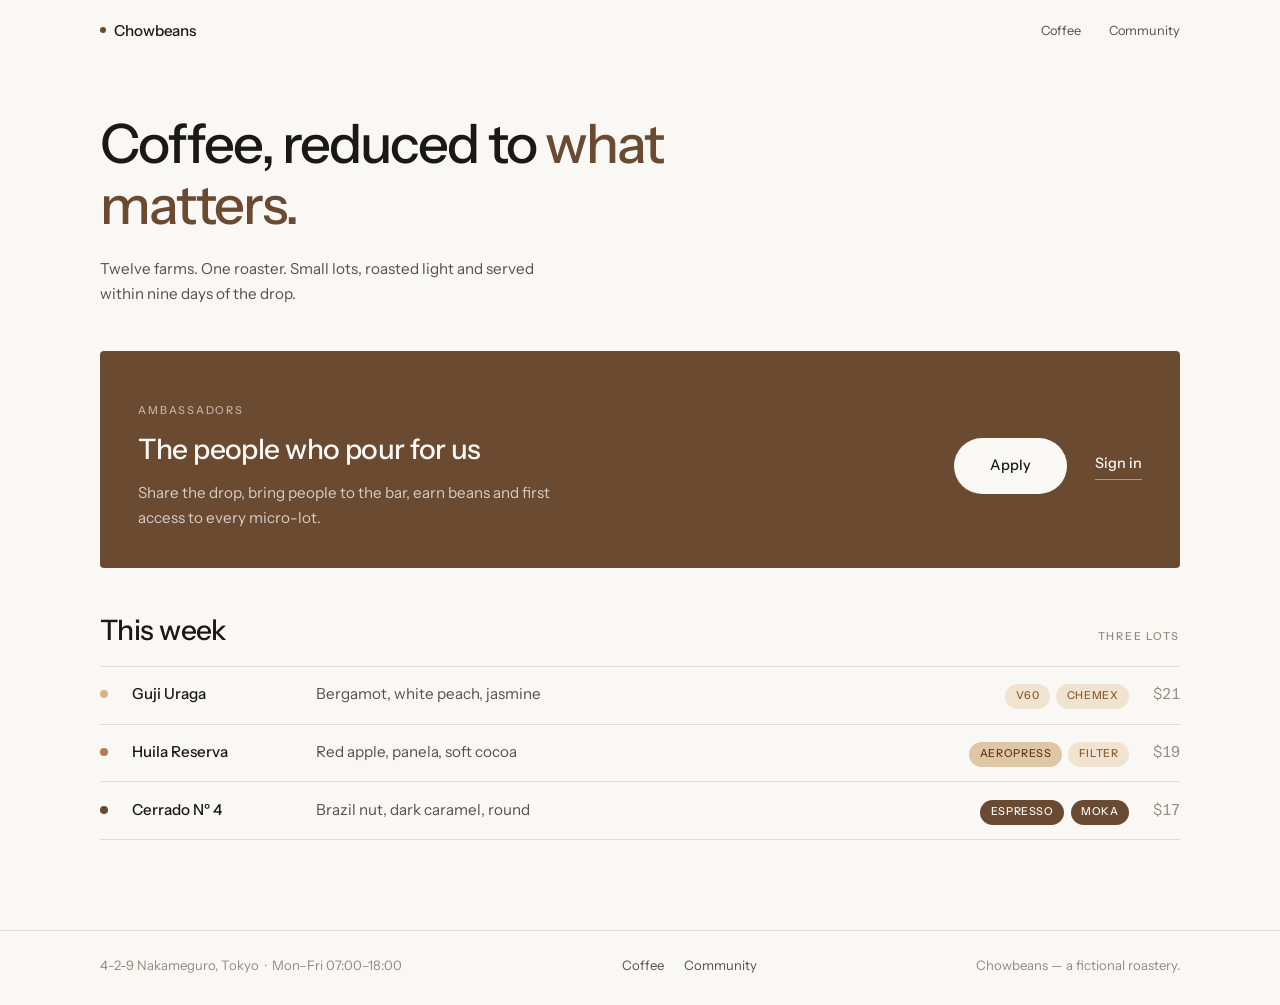
==== index.html @ 102e8939 "Chowbeans landing page with SocialLadder integration Static two-page site: a minimal roastery landin" ====
<!DOCTYPE html>
<html lang="en">
<head>
<meta charset="utf-8">
<meta name="viewport" content="width=device-width, initial-scale=1">
<title>Chowbeans</title>
<meta name="description" content="Chowbeans — a small-batch roastery. Single origin coffee, served within nine days of the roast.">
<link rel="icon" href="data:image/svg+xml,<svg xmlns='http://www.w3.org/2000/svg' viewBox='0 0 32 32'><circle cx='16' cy='16' r='7' fill='%236B4A32'/></svg>">
<link rel="preconnect" href="https://fonts.googleapis.com">
<link rel="preconnect" href="https://fonts.gstatic.com" crossorigin>
<link href="https://fonts.googleapis.com/css2?family=Instrument+Sans:wght@400;500;600&display=swap" rel="stylesheet">
<link rel="stylesheet" href="assets/css/style.css">
</head>
<body>

<a class="skip" href="#main">Skip to content</a>

<header class="site-header" id="header">
  <div class="shell header-inner">
    <a class="wordmark" href="index.html"><i aria-hidden="true"></i>Chowbeans</a>
    <nav class="nav" aria-label="Primary">
      <a href="#beans">Coffee</a>
      <a href="community.html">Community</a>
    </nav>
  </div>
</header>

<main id="main">

  <section class="hero shell">
    <h1 data-reveal style="--i:0">Coffee, reduced to <span>what matters.</span></h1>
    <p data-reveal style="--i:1">
      Twelve farms. One roaster. Small lots, roasted light and served
      within nine days of the drop.
    </p>
  </section>

  <section class="shell">
    <div class="community" data-reveal>
      <div>
        <p class="label">Ambassadors</p>
        <h2 class="h2">The people who pour for us</h2>
        <p>
          Share the drop, bring people to the bar, earn beans and first
          access to every micro-lot.
        </p>
      </div>
      <p class="community-actions">
        <a class="btn" href="community.html">Apply</a>
        <a class="link" href="community.html?view=login">Sign in</a>
      </p>
    </div>
  </section>

  <section class="section shell" id="beans">
    <div class="section-head" data-reveal>
      <h2 class="h2">This week</h2>
      <p class="label">Three lots</p>
    </div>
    <ul class="beans">
      <li data-reveal style="--i:0; --roast:#D9B48F">
        <span class="dot" aria-hidden="true"></span>
        <h3>Guji Uraga</h3>
        <p class="notes">Bergamot, white peach, jasmine</p>
        <ul class="tags" aria-label="Suggested methods">
          <li class="tag--pour">V60</li><li class="tag--pour">Chemex</li>
        </ul>
        <p class="price">$21</p>
      </li>
      <li data-reveal style="--i:1; --roast:#B5794C">
        <span class="dot" aria-hidden="true"></span>
        <h3>Huila Reserva</h3>
        <p class="notes">Red apple, panela, soft cocoa</p>
        <ul class="tags" aria-label="Suggested methods">
          <li class="tag--immersion">Aeropress</li><li class="tag--pour">Filter</li>
        </ul>
        <p class="price">$19</p>
      </li>
      <li data-reveal style="--i:2; --roast:#6B4A32">
        <span class="dot" aria-hidden="true"></span>
        <h3>Cerrado N&ordm; 4</h3>
        <p class="notes">Brazil nut, dark caramel, round</p>
        <ul class="tags" aria-label="Suggested methods">
          <li class="tag--pressure">Espresso</li><li class="tag--pressure">Moka</li>
        </ul>
        <p class="price">$17</p>
      </li>
    </ul>
  </section>

</main>

<footer class="site-footer">
  <div class="shell footer-inner">
    <p>4-2-9 Nakameguro, Tokyo &nbsp;&middot;&nbsp; Mon&ndash;Fri 07:00&ndash;18:00</p>
    <nav class="nav" aria-label="Footer">
      <a href="#beans">Coffee</a>
      <a href="community.html">Community</a>
    </nav>
    <p>Chowbeans &mdash; a fictional roastery.</p>
  </div>
</footer>

<script src="assets/js/main.js"></script>
</body>
</html>
---- assets/css/style.css ----
/* ============================================================
   Chowbeans — minimal.
   One typeface, one accent, hairlines and space.
   ============================================================ */

:root {
  --paper:     #FAF8F4;
  --paper-2:   #F2EDE6;
  --ink:       #1B1917;
  --ink-soft:  #55504A;
  --ink-faint: #918A80;
  --bean:      #6B4A32;
  --line:      #E3DCD1;

  --shell: min(1080px, 100% - 3rem);
  --ease:  cubic-bezier(.22, .61, .36, 1);
  --font:  'Instrument Sans', 'Helvetica Neue', Helvetica, sans-serif;
}

*, *::before, *::after { box-sizing: border-box; }

html { -webkit-text-size-adjust: 100%; scroll-behavior: smooth; }
@media (prefers-reduced-motion: reduce) { html { scroll-behavior: auto; } }

body {
  margin: 0;
  background: var(--paper);
  color: var(--ink);
  font-family: var(--font);
  font-size: .95rem;
  font-weight: 400;
  line-height: 1.65;
  -webkit-font-smoothing: antialiased;
}

h1, h2, h3 { margin: 0; font-weight: 500; }
p { margin: 0; }
ul { margin: 0; padding: 0; list-style: none; }
a { color: inherit; text-decoration: none; }

::selection { background: var(--bean); color: var(--paper); }
:focus-visible { outline: 1.5px solid var(--bean); outline-offset: 4px; }

.skip { position: absolute; left: -9999px; }
.skip:focus {
  left: 1rem; top: 1rem; z-index: 200;
  padding: .6rem 1rem;
  background: var(--ink); color: var(--paper);
}

.shell { width: var(--shell); margin-inline: auto; }

/* ── Type helpers ─────────────────────────────────────── */

.label {
  font-size: .68rem;
  font-weight: 500;
  letter-spacing: .16em;
  text-transform: uppercase;
  color: var(--ink-faint);
}

.h2 {
  font-size: clamp(1.35rem, 1.2rem + .7vw, 1.85rem);
  font-weight: 500;
  letter-spacing: -.02em;
  line-height: 1.25;
}

.link {
  display: inline-block;
  padding-bottom: .2rem;
  border-bottom: 1px solid var(--ink);
  font-size: .85rem;
  transition: color .3s var(--ease), border-color .3s var(--ease);
}
.link:hover { color: var(--bean); border-color: var(--bean); }

/* ── Header ───────────────────────────────────────────── */

.site-header {
  position: sticky;
  top: 0;
  z-index: 100;
  background: color-mix(in srgb, var(--paper) 88%, transparent);
  backdrop-filter: blur(10px);
  transition: box-shadow .3s var(--ease);
}
.site-header.is-scrolled { box-shadow: 0 1px 0 var(--line); }

.header-inner {
  display: flex;
  align-items: center;
  justify-content: space-between;
  gap: 1.5rem;
  padding-block: 1.1rem;
}

.wordmark {
  display: inline-flex;
  align-items: center;
  gap: .5rem;
  font-size: .95rem;
  font-weight: 500;
  letter-spacing: -.01em;
}
.wordmark i {
  width: .4rem; height: .4rem;
  border-radius: 50%;
  background: var(--bean);
}

.nav { display: flex; gap: 1.75rem; }
.nav a {
  font-size: .8rem;
  color: var(--ink-soft);
  transition: color .25s var(--ease);
}
.nav a:hover, .nav a[aria-current='page'] { color: var(--ink); }

/* ── Hero ─────────────────────────────────────────────── */

.hero { padding-block: clamp(2.25rem, 6vh, 3.75rem) clamp(2rem, 5vh, 3rem); }

.hero h1 {
  max-width: 16ch;
  font-size: clamp(2rem, 1.3rem + 3vw, 3.4rem);
  font-weight: 500;
  line-height: 1.12;
  letter-spacing: -.035em;
}
.hero h1 span { color: var(--bean); }

.hero p {
  margin-top: 1.25rem;
  max-width: 44ch;
  color: var(--ink-soft);
}

/* ── Sections ─────────────────────────────────────────── */

.section { padding-block: clamp(2.25rem, 5vh, 3.25rem); }

.section-head {
  display: flex;
  align-items: baseline;
  justify-content: space-between;
  gap: 1.5rem;
  padding-bottom: 1.1rem;
  border-bottom: 1px solid var(--line);
}

/* Beans — text rows, colour only as a small dot. */
.beans > li {
  display: grid;
  grid-template-columns: auto minmax(0, 10rem) minmax(0, 1fr) auto auto;
  align-items: baseline;
  gap: 1.5rem;
  padding-block: .9rem;
  border-bottom: 1px solid var(--line);
}

/* Suggested brew methods, sitting in the slack between notes and price.
   Tone tracks how the method extracts — pour-over pale, immersion mid,
   pressure dark — so the tags read apart at a glance. */
.tags { display: flex; gap: .4rem; }
.tags li {
  padding: .2rem .65rem .25rem;
  border-radius: 999px;
  font-size: .68rem;
  font-weight: 500;
  letter-spacing: .06em;
  text-transform: uppercase;
  white-space: nowrap;
}
.tag--pour     { background: #F0E3D0; color: #8A5C31; }
.tag--immersion { background: #E0C6A4; color: #5C3B1E; }
.tag--pressure { background: #6B4A32; color: #FAF8F4; }
.beans .dot {
  width: .5rem; height: .5rem;
  border-radius: 50%;
  background: var(--roast);
  transform: translateY(-1px);
}
.beans h3 { font-size: .95rem; font-weight: 500; }
.beans .notes { color: var(--ink-soft); }
.beans .price { color: var(--ink-faint); font-variant-numeric: tabular-nums; }

/* ── Community ────────────────────────────────────────── */

/* The reason the site exists — held to the content column, high on the page. */
.community {
  display: flex;
  align-items: center;
  justify-content: space-between;
  gap: 2.5rem;
  flex-wrap: wrap;
  padding: clamp(1.75rem, 3vw, 2.5rem);
  background: var(--bean);
  color: var(--paper);
  border-radius: 4px;
}
.community .label { color: rgba(250, 248, 244, .6); margin-bottom: .8rem; }
.community h2 { max-width: 22ch; }
.community p {
  margin-top: .75rem;
  max-width: 44ch;
  color: rgba(250, 248, 244, .75);
}
.community .btn { background: var(--paper); color: var(--ink); }
.community .btn:hover { background: var(--paper-2); }
.community .link {
  color: var(--paper);
  border-color: rgba(250, 248, 244, .45);
  font-size: .9rem;
  font-weight: 500;
}
.community .link:hover { color: var(--paper); border-color: var(--paper); }

.community-actions {
  display: flex;
  align-items: center;
  gap: 1.75rem;
  flex-shrink: 0;
}

.btn {
  display: inline-block;
  padding: 1rem 2.25rem;
  border-radius: 999px;
  background: var(--ink);
  color: var(--paper);
  font-size: .9rem;
  font-weight: 500;
  white-space: nowrap;
  transition: background .3s var(--ease);
}
.btn:hover { background: var(--bean); }

/* ── Footer ───────────────────────────────────────────── */

.site-footer {
  margin-top: clamp(2rem, 5vh, 3rem);
  padding-block: 1.5rem 1.75rem;
  border-top: 1px solid var(--line);
}
.footer-inner {
  display: flex;
  justify-content: space-between;
  gap: 2rem 3rem;
  flex-wrap: wrap;
}
.footer-inner p { color: var(--ink-faint); font-size: .82rem; }
.footer-inner .nav { gap: 1.25rem; }
.footer-inner .nav a { font-size: .82rem; }

/* ── Community page ───────────────────────────────────── */

.page-hero { padding-block: clamp(3.5rem, 10vh, 5.5rem) clamp(2rem, 5vh, 3rem); }
.page-hero h1 {
  margin-top: .9rem;
  max-width: 18ch;
  font-size: clamp(1.75rem, 1.3rem + 2vw, 2.6rem);
  font-weight: 500;
  line-height: 1.15;
  letter-spacing: -.03em;
}
.page-hero p { margin-top: 1.25rem; max-width: 46ch; color: var(--ink-soft); }

/* Tabs and widget centre as one column, independent of the left-aligned copy. */
.widget {
  display: flex;
  flex-direction: column;
  align-items: center;
  padding-bottom: clamp(4rem, 10vh, 6rem);
}
.widget .panel { width: 100%; }

/* Segmented control — the selected side is a filled pill, not a hairline. */
.tabs {
  display: inline-flex;
  gap: .25rem;
  padding: .25rem;
  margin-bottom: clamp(1.75rem, 4vh, 2.5rem);
  background: var(--paper-2);
  border-radius: 999px;
}
.tabs button {
  padding: .55rem 1.5rem;
  border: 0;
  border-radius: 999px;
  background: none;
  font: inherit;
  font-size: .85rem;
  color: var(--ink-soft);
  cursor: pointer;
  transition: background .25s var(--ease), color .25s var(--ease);
}
.tabs button:hover { color: var(--ink); }
.tabs button[aria-selected='true'] {
  background: var(--bean);
  color: var(--paper);
}

.panel { position: relative; min-height: 780px; }
.panel[hidden] { display: none; }

/* Apply mounts a fixed 600x750 iframe; sign-in mounts a fluid dashboard that
   would otherwise run the full width of the window. Cap and centre both so
   the two tabs read as the same surface. */
.panel--narrow #slWebAppWidget {
  position: relative;
  z-index: 2;
  display: flex;
  justify-content: center;
}
#slWebAppWidget iframe { display: block; border: 0; max-width: 100%; }
#slWebFrame {
  position: relative;
  z-index: 2;
  width: 100%;
  max-width: 760px;
  margin-inline: auto;
}

.widget-loading {
  position: absolute;
  inset: 0 0 auto;
  z-index: 1;
  display: flex;
  align-items: center;
  justify-content: center;
  gap: .75rem;
  padding-block: 4rem;
}
.widget-loading[hidden] { display: none; }
.widget-loading i {
  width: .5rem; height: .5rem;
  border-radius: 50%;
  background: var(--bean);
  animation: pulse 1.6s ease-in-out infinite;
}
@keyframes pulse {
  0%, 100% { opacity: .25; transform: scale(.8); }
  50%      { opacity: 1;   transform: scale(1); }
}
@media (prefers-reduced-motion: reduce) { .widget-loading i { animation: none; } }

/* ── Reveal (single, quiet fade) ──────────────────────── */

.reveal-ready [data-reveal] {
  opacity: 0;
  transform: translateY(10px);
  transition:
    opacity .7s var(--ease) calc(var(--i, 0) * 70ms),
    transform .7s var(--ease) calc(var(--i, 0) * 70ms);
}
.reveal-ready [data-reveal].is-in { opacity: 1; transform: none; }

/* ── Responsive ───────────────────────────────────────── */

@media (max-width: 720px) {
  :root { --shell: min(1080px, 100% - 2.5rem); }

  .beans > li {
    grid-template-columns: auto minmax(0, 1fr) auto;
    row-gap: .5rem;
  }
  .beans .notes,
  .tags { grid-column: 2 / -1; }

  .community { flex-direction: column; align-items: flex-start; }

  .panel { min-height: 980px; }
}
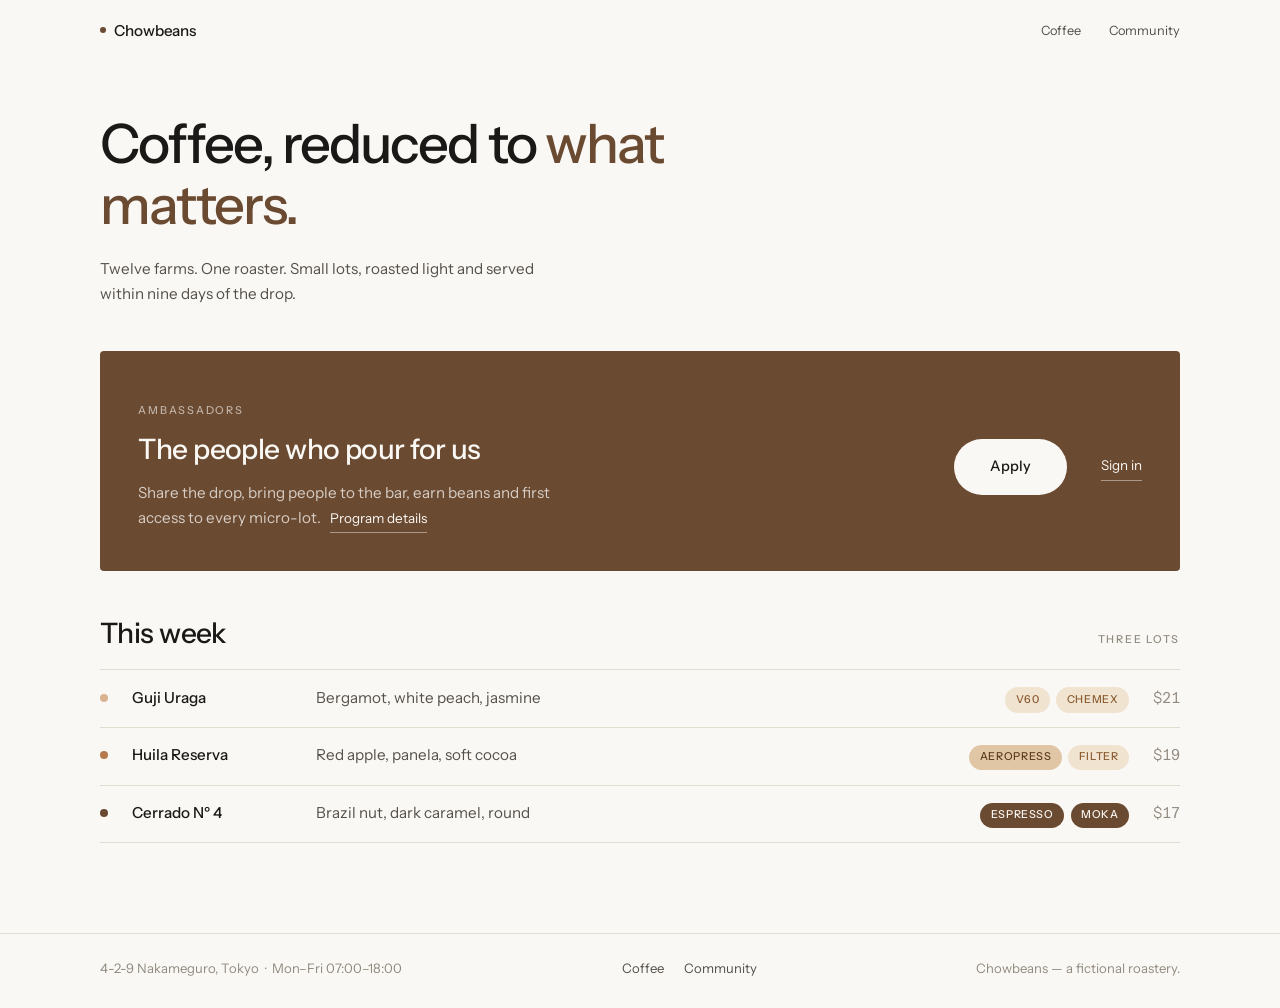
==== commit fe4ea6b3: "Add the ambassador program details page community/program-details.html covers what you get, how bean" ====
--- a/index.html
+++ b/index.html
@@ -43,6 +43,7 @@
         <p>
           Share the drop, bring people to the bar, earn beans and first
           access to every micro-lot.
+          <a class="link" href="community/program-details.html">Program details</a>
         </p>
       </div>
       <p class="community-actions">
--- a/assets/css/style.css
+++ b/assets/css/style.css
@@ -18,6 +18,10 @@
 }
 
 *, *::before, *::after { box-sizing: border-box; }
+
+/* Any explicit `display` beats the UA's [hidden] rule, so state it outright —
+   several things here are hidden from JS and also carry a display. */
+[hidden] { display: none !important; }
 
 html { -webkit-text-size-adjust: 100%; scroll-behavior: smooth; }
 @media (prefers-reduced-motion: reduce) { html { scroll-behavior: auto; } }
@@ -186,6 +190,33 @@
 .beans .notes { color: var(--ink-soft); }
 .beans .price { color: var(--ink-faint); font-variant-numeric: tabular-nums; }
 
+/* Program details — plain columns and hairline rows. */
+.cols {
+  display: grid;
+  grid-template-columns: repeat(auto-fit, minmax(13rem, 1fr));
+  gap: 1.75rem 2rem;
+  margin-top: 1.5rem;
+}
+.cols h3 { font-size: .95rem; font-weight: 500; margin-bottom: .35rem; }
+.cols p { color: var(--ink-soft); max-width: 34ch; }
+
+.rows { margin-top: .25rem; }
+.rows li {
+  display: flex;
+  align-items: baseline;
+  justify-content: space-between;
+  gap: 1.5rem;
+  padding-block: .8rem;
+  border-bottom: 1px solid var(--line);
+}
+.rows .value {
+  color: var(--ink-faint);
+  white-space: nowrap;
+  font-variant-numeric: tabular-nums;
+}
+
+.section-head--tight { margin-top: 2.75rem; }
+
 /* ── Community ────────────────────────────────────────── */
 
 /* The reason the site exists — held to the content column, high on the page. */
@@ -209,6 +240,11 @@
 }
 .community .btn { background: var(--paper); color: var(--ink); }
 .community .btn:hover { background: var(--paper-2); }
+.community p .link {
+  margin-left: .35rem;
+  font-size: .84rem;
+  font-weight: 400;
+}
 .community .link {
   color: var(--paper);
   border-color: rgba(250, 248, 244, .45);
@@ -267,14 +303,101 @@
 }
 .page-hero p { margin-top: 1.25rem; max-width: 46ch; color: var(--ink-soft); }
 
-/* Tabs and widget centre as one column, independent of the left-aligned copy. */
-.widget {
+.widget { padding-bottom: clamp(4rem, 10vh, 6rem); }
+
+.widget-layout {
+  display: grid;
+  grid-template-columns: minmax(0, 1fr) 15rem;
+  gap: clamp(2rem, 4vw, 3.5rem);
+  align-items: start;
+}
+/* No rule matched this view — give the column back to the widget. */
+.widget-layout--norail { grid-template-columns: minmax(0, 1fr); }
+
+/* Tabs centre over the widget, independent of the left-aligned copy. */
+.widget-main {
   display: flex;
   flex-direction: column;
   align-items: center;
-  padding-bottom: clamp(4rem, 10vh, 6rem);
-}
-.widget .panel { width: 100%; }
+  min-width: 0;
+}
+.widget-main .panel { width: 100%; }
+
+/* ── Context rail ─────────────────────────────────────── */
+
+.rail {
+  position: sticky;
+  top: 5rem;
+  display: grid;
+  gap: 1.25rem;
+}
+.rail-block { padding-top: .9rem; border-top: 1px solid var(--line); }
+
+/* Training material earns a tint — it appears only for the open challenge. */
+.rail-block--accent {
+  padding: .9rem 1rem 1rem;
+  border-top: 0;
+  background: var(--paper-2);
+  border-radius: 4px;
+}
+.rail-block--accent .label { color: var(--bean); }
+.rail-block .label { margin-bottom: .55rem; }
+.rail h3 {
+  font-size: .95rem;
+  font-weight: 500;
+  margin-bottom: .3rem;
+}
+.rail p { font-size: .84rem; line-height: 1.55; color: var(--ink-soft); }
+
+.rail-steps {
+  counter-reset: step;
+  display: grid;
+  gap: .5rem;
+}
+.rail-steps li {
+  counter-increment: step;
+  display: grid;
+  grid-template-columns: 1.1rem 1fr;
+  gap: .5rem;
+  font-size: .82rem;
+  line-height: 1.5;
+  color: var(--ink-soft);
+}
+.rail-steps li::before {
+  content: counter(step);
+  color: var(--bean);
+  font-weight: 500;
+  font-variant-numeric: tabular-nums;
+}
+
+.rail-links { display: grid; gap: .3rem; }
+.rail-links a {
+  display: inline-flex;
+  align-items: baseline;
+  gap: .4rem;
+  font-size: .82rem;
+  color: var(--ink-soft);
+  transition: color .25s var(--ease);
+}
+.rail-links a::after {
+  content: '→';
+  color: var(--ink-faint);
+  transition: transform .25s var(--ease), color .25s var(--ease);
+}
+.rail-links a:hover { color: var(--bean); }
+.rail-links a:hover::after { color: var(--bean); transform: translateX(.15rem); }
+
+.rail-feed li {
+  display: flex;
+  gap: .5rem;
+  padding-block: .25rem;
+  font-size: .78rem;
+  color: var(--ink-soft);
+}
+.rail-feed span {
+  color: var(--ink-faint);
+  font-variant-numeric: tabular-nums;
+}
 
 /* Segmented control — the selected side is a filled pill, not a hairline. */
 .tabs {
@@ -357,15 +480,357 @@
 }
 .reveal-ready [data-reveal].is-in { opacity: 1; transform: none; }
 
+/* ── App modal ────────────────────────────────────────── */
+
+.is-locked { overflow: hidden; }
+
+.modal {
+  position: fixed;
+  inset: 0;
+  z-index: 200;
+  display: grid;
+  place-items: center;
+  padding: 1.25rem;
+}
+.modal[hidden] { display: none; }
+
+.modal-backdrop {
+  position: absolute;
+  inset: 0;
+  background: rgba(27, 25, 23, .45);
+  backdrop-filter: blur(3px);
+  animation: fade .25s var(--ease);
+}
+
+.modal-card {
+  position: relative;
+  width: min(26rem, 100%);
+  padding: 1.75rem;
+  background: var(--paper);
+  border-radius: 6px;
+  box-shadow: 0 30px 60px -30px rgba(27, 25, 23, .5);
+  animation: rise .3s var(--ease);
+}
+.modal-card .label { margin-bottom: .6rem; }
+.modal-card h2 {
+  font-size: 1.4rem;
+  font-weight: 500;
+  letter-spacing: -.02em;
+  margin-bottom: .6rem;
+}
+.modal-card > p { font-size: .88rem; color: var(--ink-soft); }
+
+@keyframes fade { from { opacity: 0; } }
+@keyframes rise {
+  from { opacity: 0; transform: translateY(8px); }
+}
+@media (prefers-reduced-motion: reduce) {
+  .modal-backdrop, .modal-card { animation: none; }
+}
+
+.modal-close {
+  position: absolute;
+  top: .5rem;
+  right: .65rem;
+  padding: .25rem .4rem;
+  border: 0;
+  background: none;
+  color: var(--ink-faint);
+  font-size: 1.3rem;
+  line-height: 1;
+  cursor: pointer;
+}
+.modal-close:hover { color: var(--ink); }
+
+.modal-actions {
+  display: flex;
+  flex-wrap: wrap;
+  gap: .6rem;
+  margin-top: 1.5rem;
+}
+.modal-actions .btn { flex: 1; text-align: center; }
+
+.modal-plain {
+  display: block;
+  width: 100%;
+  margin-top: 1rem;
+  padding: .6rem;
+  border: 0;
+  background: none;
+  color: var(--ink-soft);
+  font: inherit;
+  font-size: .85rem;
+  text-decoration: underline;
+  text-underline-offset: 3px;
+  cursor: pointer;
+}
+.modal-plain:hover { color: var(--bean); }
+
+.modal-fine {
+  margin-top: .2rem;
+  font-size: .76rem;
+  color: var(--ink-faint);
+  text-align: center;
+}
+
+.widget-advice {
+  margin-bottom: 1rem;
+  padding: .7rem .9rem;
+  background: var(--paper-2);
+  border-radius: 4px;
+  font-size: .8rem;
+  color: var(--ink-soft);
+}
+.widget-advice a { color: var(--bean); text-decoration: underline; text-underline-offset: 2px; }
+
+/* ── Admin ────────────────────────────────────────────── */
+
+.admin { background: var(--paper); }
+.admin-main { padding-block: clamp(2rem, 5vh, 3rem) 5rem; }
+
+.admin-head {
+  display: flex;
+  align-items: flex-start;
+  justify-content: space-between;
+  gap: 2rem;
+  flex-wrap: wrap;
+  padding-bottom: 1.25rem;
+  border-bottom: 1px solid var(--line);
+}
+.admin-head .label { margin-bottom: .5rem; }
+.admin-lede { margin-top: .6rem; max-width: 60ch; font-size: .85rem; color: var(--ink-soft); }
+
+.admin-actions { display: flex; gap: .6rem; flex-wrap: wrap; }
+.btn--small { padding: .5rem 1rem; font-size: .78rem; }
+
+.admin-flash {
+  margin-top: 1rem;
+  padding: .7rem 1rem;
+  border-radius: 4px;
+  background: var(--bean);
+  color: var(--paper);
+  font-size: .82rem;
+}
+
+.admin-panel {
+  margin-top: 1.5rem;
+  padding: 1.1rem 1.25rem 1.25rem;
+  background: var(--paper-2);
+  border-radius: 4px;
+}
+.admin-hint { margin-top: .4rem; font-size: .78rem; color: var(--ink-faint); }
+.admin-hint code {
+  font-family: ui-monospace, SFMono-Regular, Menlo, monospace;
+  font-size: .92em;
+}
+
+.admin-grid {
+  display: grid;
+  grid-template-columns: minmax(0, 1fr) 22rem;
+  gap: 2rem;
+  align-items: start;
+  margin-top: 2rem;
+}
+.admin-side { position: sticky; top: 5rem; }
+.admin-side .admin-panel:first-child { margin-top: 0; }
+
+.admin-bar {
+  display: flex;
+  align-items: center;
+  justify-content: space-between;
+  gap: 1rem;
+  flex-wrap: wrap;
+  margin-block: 1.25rem .75rem;
+}
+
+.admin-views {
+  display: flex;
+  flex-wrap: wrap;
+  gap: .3rem .75rem;
+  margin-top: .5rem;
+}
+.admin-views label {
+  display: inline-flex;
+  align-items: center;
+  gap: .3rem;
+  font-size: .78rem;
+  color: var(--ink-soft);
+}
+
+.admin-field { display: block; margin-top: .75rem; }
+.admin-field > span {
+  display: block;
+  margin-bottom: .3rem;
+  font-size: .7rem;
+  letter-spacing: .1em;
+  text-transform: uppercase;
+  color: var(--ink-faint);
+}
+.admin-field--row {
+  display: flex;
+  align-items: center;
+  gap: .5rem;
+}
+.admin-field--row > span {
+  margin: 0;
+  text-transform: none;
+  letter-spacing: 0;
+  font-size: .82rem;
+  color: var(--ink-soft);
+}
+.admin-field--grow { flex: 1; }
+
+.admin input[type='text'],
+.admin select,
+.admin textarea {
+  width: 100%;
+  padding: .5rem .65rem;
+  border: 1px solid var(--line);
+  border-radius: 4px;
+  background: var(--paper);
+  color: var(--ink);
+  font: inherit;
+  font-size: .85rem;
+}
+.admin textarea {
+  resize: vertical;
+  font-family: ui-monospace, SFMono-Regular, Menlo, monospace;
+  font-size: .76rem;
+  line-height: 1.55;
+}
+.admin input[type='text']:focus,
+.admin select:focus,
+.admin textarea:focus { outline: 1.5px solid var(--bean); outline-offset: 1px; }
+
+.admin-preview {
+  margin-top: 1rem;
+  padding: 1rem;
+  background: var(--paper);
+  border: 1px solid var(--line);
+  border-radius: 4px;
+  min-height: 6rem;
+}
+.admin-preview .rail { position: static; gap: 1rem; }
+
+/* Rules */
+
+.rule {
+  margin-bottom: 1rem;
+  border: 1px solid var(--line);
+  border-radius: 4px;
+  background: var(--paper);
+  overflow: hidden;
+}
+.rule--off { opacity: .5; }
+
+.rule-head {
+  display: flex;
+  align-items: center;
+  gap: .75rem;
+  padding: .6rem .9rem;
+  background: var(--paper-2);
+}
+.rule-toggle { display: flex; align-items: center; gap: .6rem; flex-shrink: 0; }
+
+.rule-fold {
+  padding: .1rem .35rem;
+  border: 0;
+  background: none;
+  color: var(--ink-faint);
+  font: inherit;
+  font-size: .8rem;
+  line-height: 1;
+  cursor: pointer;
+}
+.rule-fold:hover { color: var(--bean); }
+
+.rule-summary {
+  flex: 1;
+  min-width: 0;
+  font-size: .74rem;
+  color: var(--ink-faint);
+  white-space: nowrap;
+  overflow: hidden;
+  text-overflow: ellipsis;
+}
+.rule--collapsed .rule-body { display: none; }
+.rule--collapsed { background: var(--paper-2); }
+.rule-name {
+  width: 11rem;
+  border: 0 !important;
+  background: none !important;
+  font-weight: 500;
+  padding: 0 !important;
+}
+.rule-tools { display: flex; gap: .3rem; }
+.rule-tools button,
+.rule-add button,
+.block header button {
+  padding: .3rem .6rem;
+  border: 1px solid var(--line);
+  border-radius: 999px;
+  background: var(--paper);
+  color: var(--ink-soft);
+  font: inherit;
+  font-size: .72rem;
+  cursor: pointer;
+  transition: color .2s var(--ease), border-color .2s var(--ease);
+}
+.rule-tools button:hover,
+.rule-add button:hover,
+.block header button:hover { color: var(--bean); border-color: var(--bean); }
+
+.rule-body { padding: .9rem; }
+.rule-when-row {
+  display: flex;
+  gap: .6rem;
+  align-items: flex-end;
+  flex-wrap: wrap;
+}
+.rule-when-row .admin-field { margin-top: .75rem; }
+.rule-add { display: flex; gap: .3rem; flex-wrap: wrap; }
+
+.block {
+  margin-top: .6rem;
+  padding: .6rem .75rem .8rem;
+  border: 1px dashed var(--line);
+  border-radius: 4px;
+}
+.block header {
+  display: flex;
+  align-items: center;
+  justify-content: space-between;
+  gap: 1rem;
+}
+.block-type {
+  font-size: .7rem;
+  letter-spacing: .12em;
+  text-transform: uppercase;
+  color: var(--bean);
+}
+.block header div { display: flex; gap: .25rem; }
+
+@media (max-width: 900px) {
+  .admin-grid { grid-template-columns: 1fr; }
+  .admin-side { position: static; }
+}
+
 /* ── Responsive ───────────────────────────────────────── */
+
+@media (max-width: 1040px) {
+  .widget-layout { grid-template-columns: 1fr; }
+  .rail { position: static; margin-top: 1rem; }
+}
 
 @media (max-width: 720px) {
   :root { --shell: min(1080px, 100% - 2.5rem); }
 
+  /* Name and price share the top line; notes and tags run underneath it. */
   .beans > li {
     grid-template-columns: auto minmax(0, 1fr) auto;
-    row-gap: .5rem;
+    row-gap: .45rem;
   }
+  .beans .price { grid-column: 3; grid-row: 1; }
   .beans .notes,
   .tags { grid-column: 2 / -1; }
 
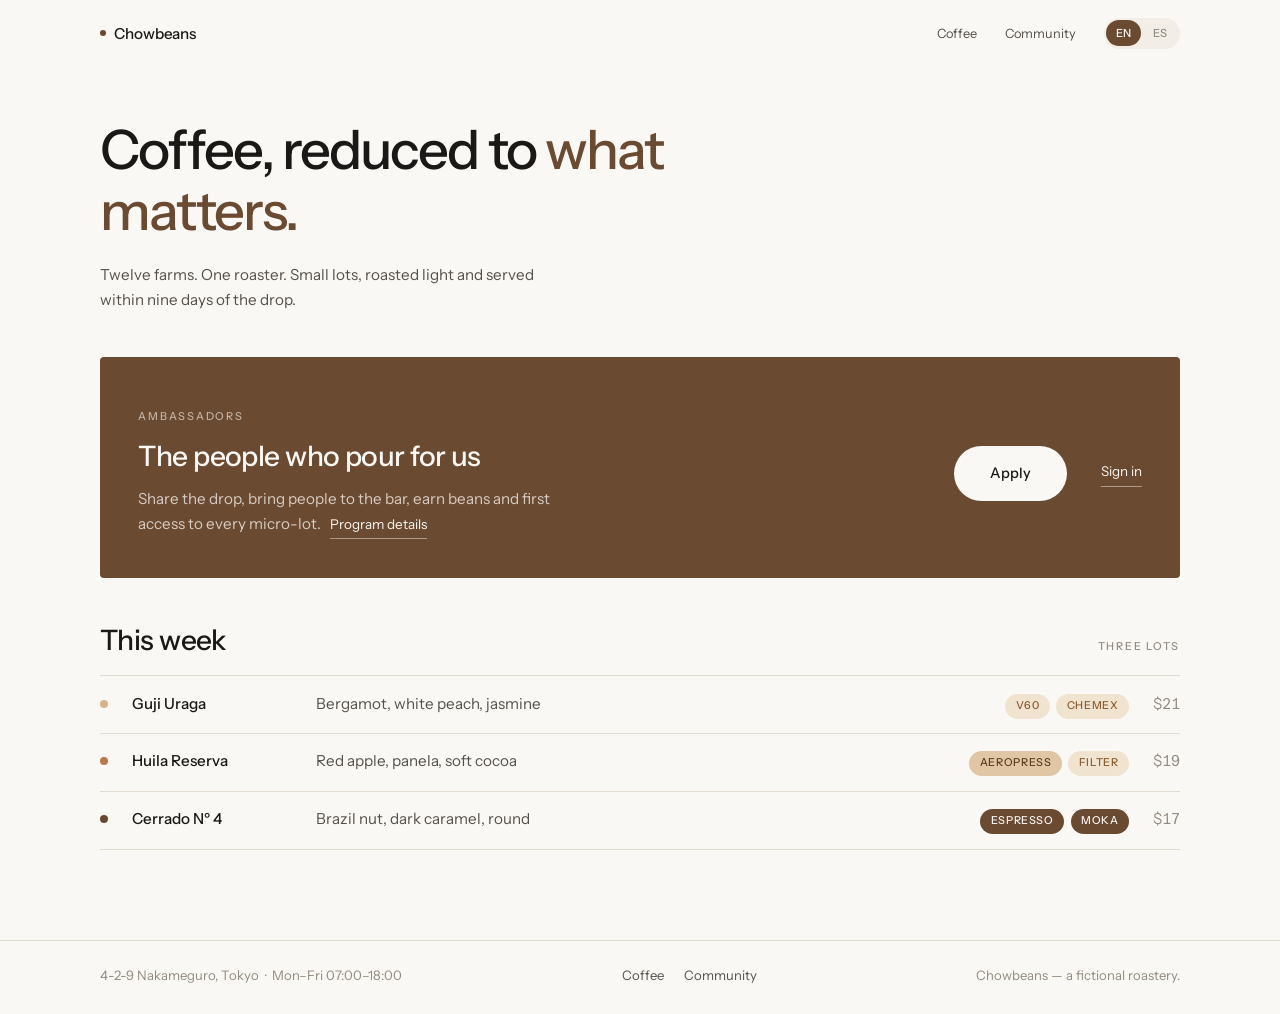
==== commit eb249e6f: "Add an English / Spanish toggle English stays in the markup; assets/js/i18n.js carries the Spanish a" ====
--- a/index.html
+++ b/index.html
@@ -13,14 +13,18 @@
 </head>
 <body>
 
-<a class="skip" href="#main">Skip to content</a>
+<a class="skip" href="#main" data-i18n="skip">Skip to content</a>
 
 <header class="site-header" id="header">
   <div class="shell header-inner">
     <a class="wordmark" href="index.html"><i aria-hidden="true"></i>Chowbeans</a>
     <nav class="nav" aria-label="Primary">
-      <a href="#beans">Coffee</a>
-      <a href="community.html">Community</a>
+      <a href="#beans" data-i18n="nav.coffee">Coffee</a>
+      <a href="community.html" data-i18n="nav.community">Community</a>
+      <span class="lang" role="group" aria-label="Language">
+        <button type="button" data-lang="en" aria-pressed="true">EN</button>
+        <button type="button" data-lang="es" aria-pressed="false">ES</button>
+      </span>
     </nav>
   </div>
 </header>
@@ -28,8 +32,8 @@
 <main id="main">
 
   <section class="hero shell">
-    <h1 data-reveal style="--i:0">Coffee, reduced to <span>what matters.</span></h1>
-    <p data-reveal style="--i:1">
+    <h1 data-reveal style="--i:0" data-i18n-html="home.title">Coffee, reduced to <span>what matters.</span></h1>
+    <p data-reveal style="--i:1" data-i18n="home.lede">
       Twelve farms. One roaster. Small lots, roasted light and served
       within nine days of the drop.
     </p>
@@ -38,31 +42,31 @@
   <section class="shell">
     <div class="community" data-reveal>
       <div>
-        <p class="label">Ambassadors</p>
-        <h2 class="h2">The people who pour for us</h2>
+        <p class="label" data-i18n="home.amb.label">Ambassadors</p>
+        <h2 class="h2" data-i18n="home.amb.title">The people who pour for us</h2>
         <p>
-          Share the drop, bring people to the bar, earn beans and first
-          access to every micro-lot.
-          <a class="link" href="community/program-details.html">Program details</a>
+          <span data-i18n="home.amb.body">Share the drop, bring people to the bar, earn beans and first
+          access to every micro-lot.</span>
+          <a class="link" href="community/program-details.html" data-i18n="home.amb.details">Program details</a>
         </p>
       </div>
       <p class="community-actions">
-        <a class="btn" href="community.html">Apply</a>
-        <a class="link" href="community.html?view=login">Sign in</a>
+        <a class="btn" href="community.html" data-i18n="btn.apply">Apply</a>
+        <a class="link" href="community.html?view=login" data-i18n="btn.signin">Sign in</a>
       </p>
     </div>
   </section>
 
   <section class="section shell" id="beans">
     <div class="section-head" data-reveal>
-      <h2 class="h2">This week</h2>
-      <p class="label">Three lots</p>
+      <h2 class="h2" data-i18n="home.week.title">This week</h2>
+      <p class="label" data-i18n="home.week.label">Three lots</p>
     </div>
     <ul class="beans">
       <li data-reveal style="--i:0; --roast:#D9B48F">
         <span class="dot" aria-hidden="true"></span>
         <h3>Guji Uraga</h3>
-        <p class="notes">Bergamot, white peach, jasmine</p>
+        <p class="notes" data-i18n="bean.1.notes">Bergamot, white peach, jasmine</p>
         <ul class="tags" aria-label="Suggested methods">
           <li class="tag--pour">V60</li><li class="tag--pour">Chemex</li>
         </ul>
@@ -71,7 +75,7 @@
       <li data-reveal style="--i:1; --roast:#B5794C">
         <span class="dot" aria-hidden="true"></span>
         <h3>Huila Reserva</h3>
-        <p class="notes">Red apple, panela, soft cocoa</p>
+        <p class="notes" data-i18n="bean.2.notes">Red apple, panela, soft cocoa</p>
         <ul class="tags" aria-label="Suggested methods">
           <li class="tag--immersion">Aeropress</li><li class="tag--pour">Filter</li>
         </ul>
@@ -80,7 +84,7 @@
       <li data-reveal style="--i:2; --roast:#6B4A32">
         <span class="dot" aria-hidden="true"></span>
         <h3>Cerrado N&ordm; 4</h3>
-        <p class="notes">Brazil nut, dark caramel, round</p>
+        <p class="notes" data-i18n="bean.3.notes">Brazil nut, dark caramel, round</p>
         <ul class="tags" aria-label="Suggested methods">
           <li class="tag--pressure">Espresso</li><li class="tag--pressure">Moka</li>
         </ul>
@@ -93,15 +97,16 @@
 
 <footer class="site-footer">
   <div class="shell footer-inner">
-    <p>4-2-9 Nakameguro, Tokyo &nbsp;&middot;&nbsp; Mon&ndash;Fri 07:00&ndash;18:00</p>
+    <p data-i18n="footer.hours">4-2-9 Nakameguro, Tokyo &nbsp;&middot;&nbsp; Mon&ndash;Fri 07:00&ndash;18:00</p>
     <nav class="nav" aria-label="Footer">
-      <a href="#beans">Coffee</a>
-      <a href="community.html">Community</a>
+      <a href="#beans" data-i18n="nav.coffee">Coffee</a>
+      <a href="community.html" data-i18n="nav.community">Community</a>
     </nav>
-    <p>Chowbeans &mdash; a fictional roastery.</p>
+    <p data-i18n="footer.fine">Chowbeans &mdash; a fictional roastery.</p>
   </div>
 </footer>
 
+<script src="assets/js/i18n.js"></script>
 <script src="assets/js/main.js"></script>
 </body>
 </html>
--- a/assets/css/style.css
+++ b/assets/css/style.css
@@ -114,7 +114,31 @@
   background: var(--bean);
 }
 
-.nav { display: flex; gap: 1.75rem; }
+.nav { display: flex; align-items: center; gap: 1.75rem; }
+
+/* Language toggle */
+.lang {
+  display: inline-flex;
+  gap: .1rem;
+  padding: .15rem;
+  background: var(--paper-2);
+  border-radius: 999px;
+}
+.lang button {
+  padding: .25rem .6rem;
+  border: 0;
+  border-radius: 999px;
+  background: none;
+  color: var(--ink-faint);
+  font: inherit;
+  font-size: .7rem;
+  font-weight: 500;
+  letter-spacing: .06em;
+  cursor: pointer;
+  transition: background .25s var(--ease), color .25s var(--ease);
+}
+.lang button:hover { color: var(--ink); }
+.lang button[aria-pressed='true'] { background: var(--bean); color: var(--paper); }
 .nav a {
   font-size: .8rem;
   color: var(--ink-soft);
